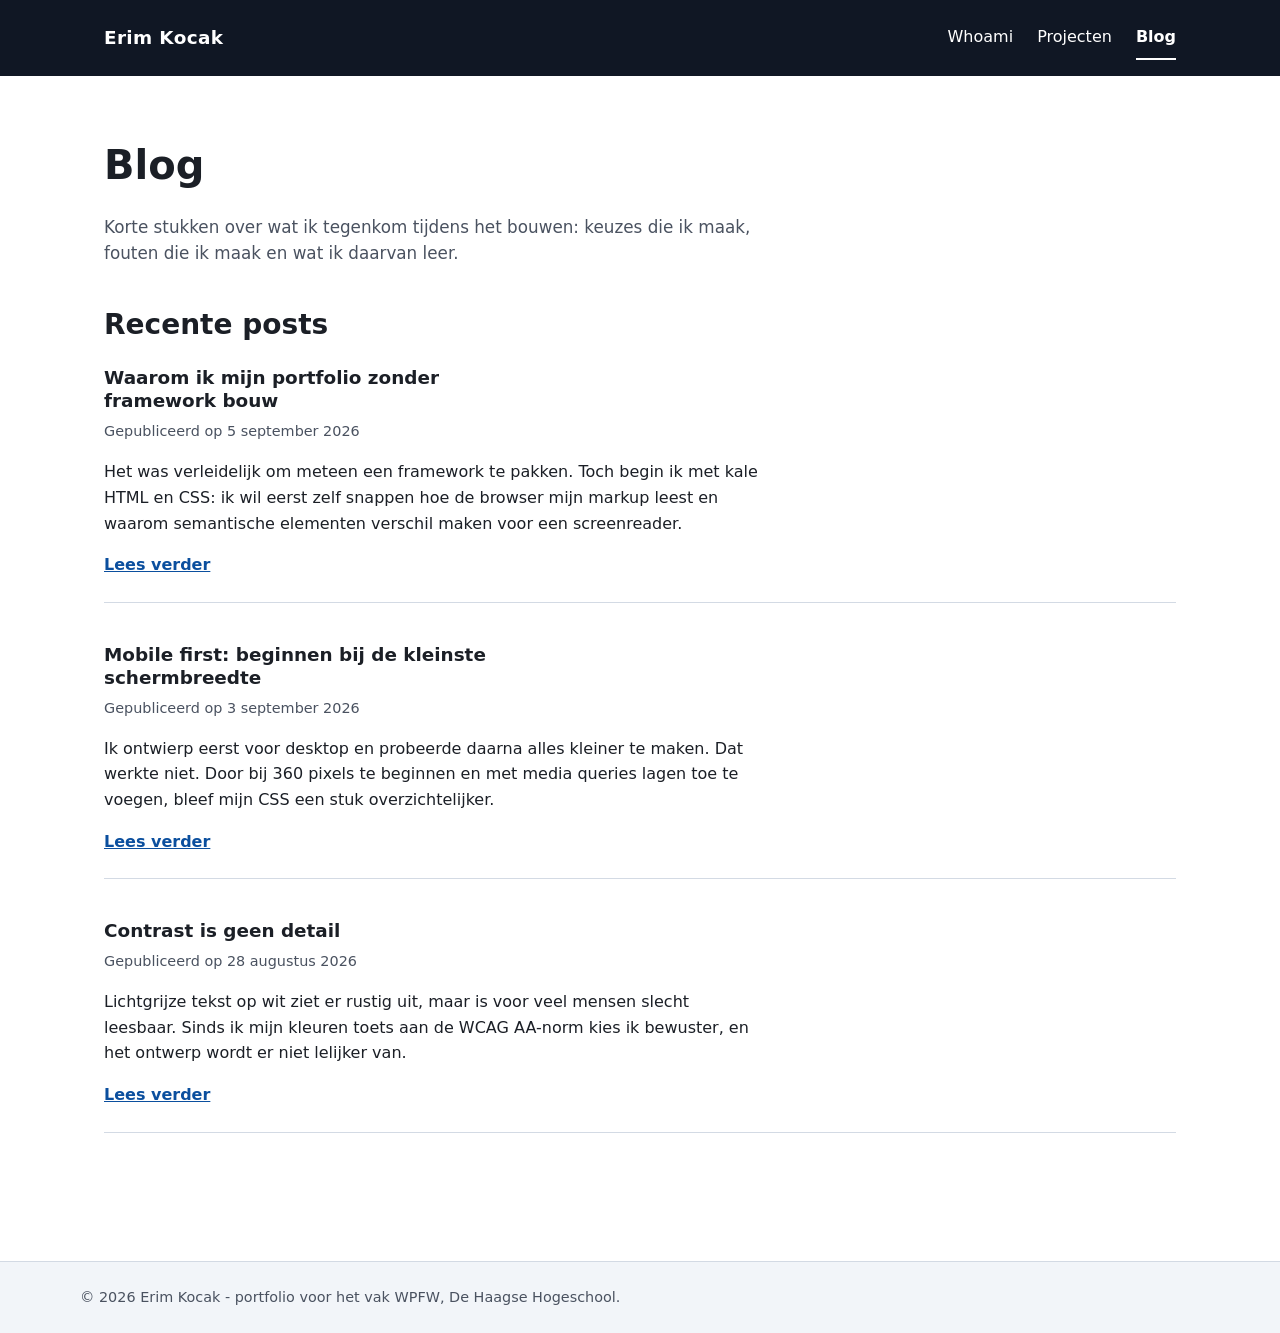
==== blog.html @ 8ff0f5e9 "Portfoliosite afgebouwd: whoami, projecten en blog met responsive CSS - index.html, projecten.html e" ====
<!DOCTYPE html>
<html lang="nl">
<head>
    <meta charset="UTF-8">
    <meta name="viewport" content="width=device-width, initial-scale=1.0">
    <title>Blog - Erim Kocak</title>
    <meta name="description" content="Blog van Erim Kocak over webontwikkeling, toegankelijkheid en wat ik leer tijdens mijn opleiding.">
    <link rel="stylesheet" href="css/style.css">
</head>
<body>
    <a class="skip-link" href="#hoofdinhoud">Direct naar de inhoud</a>

    <header class="site-header">
        <div class="site-header__inner">
            <p class="site-logo"><a href="index.html">Erim Kocak</a></p>

            <nav class="site-nav" aria-label="Hoofdnavigatie">
                <ul>
                    <li><a href="index.html">Whoami</a></li>
                    <li><a href="projecten.html">Projecten</a></li>
                    <li><a href="blog.html" aria-current="page">Blog</a></li>
                </ul>
            </nav>
        </div>
    </header>

    <main id="hoofdinhoud">
        <h1>Blog</h1>
        <p class="pagina-intro">
            Korte stukken over wat ik tegenkom tijdens het bouwen: keuzes die ik maak, fouten die ik
            maak en wat ik daarvan leer.
        </p>

        <section aria-labelledby="posts-titel">
            <h2 id="posts-titel">Recente posts</h2>

            <ul class="posts">
                <li>
                    <article class="post">
                        <h3>Waarom ik mijn portfolio zonder framework bouw</h3>
                        <p class="post__meta">
                            Gepubliceerd op <time datetime="2026-09-05">5 september 2026</time>
                        </p>
                        <p>
                            Het was verleidelijk om meteen een framework te pakken. Toch begin ik met kale
                            HTML en CSS: ik wil eerst zelf snappen hoe de browser mijn markup leest en
                            waarom semantische elementen verschil maken voor een screenreader.
                        </p>
                        <p><a class="post__link" href="#">Lees verder <span class="sr-only">over bouwen zonder framework</span></a></p>
                    </article>
                </li>

                <li>
                    <article class="post">
                        <h3>Mobile first: beginnen bij de kleinste schermbreedte</h3>
                        <p class="post__meta">
                            Gepubliceerd op <time datetime="2026-09-03">3 september 2026</time>
                        </p>
                        <p>
                            Ik ontwierp eerst voor desktop en probeerde daarna alles kleiner te maken. Dat
                            werkte niet. Door bij 360 pixels te beginnen en met media queries lagen toe te
                            voegen, bleef mijn CSS een stuk overzichtelijker.
                        </p>
                        <p><a class="post__link" href="#">Lees verder <span class="sr-only">over mobile first werken</span></a></p>
                    </article>
                </li>

                <li>
                    <article class="post">
                        <h3>Contrast is geen detail</h3>
                        <p class="post__meta">
                            Gepubliceerd op <time datetime="2026-08-28">28 augustus 2026</time>
                        </p>
                        <p>
                            Lichtgrijze tekst op wit ziet er rustig uit, maar is voor veel mensen slecht
                            leesbaar. Sinds ik mijn kleuren toets aan de WCAG AA-norm kies ik bewuster, en
                            het ontwerp wordt er niet lelijker van.
                        </p>
                        <p><a class="post__link" href="#">Lees verder <span class="sr-only">over contrast en WCAG</span></a></p>
                    </article>
                </li>
            </ul>
        </section>
    </main>

    <footer class="site-footer">
        <p>&copy; 2026 Erim Kocak - portfolio voor het vak WPFW, De Haagse Hogeschool.</p>
    </footer>
</body>
</html>
---- css/style.css ----
/* ==========================================================================
   Portfolio Erim Kocak - hoofdstylesheet
   Opbouw: 1 variabelen  2 reset  3 basis  4 header/nav  5 main  6 componenten
           7 footer  8 media queries (mobile first: 480px / 768px / 1024px)
   ========================================================================== */

/* 1. Variabelen ----------------------------------------------------------- */
:root {
    --kleur-tekst: #1b1f26;
    --kleur-tekst-zacht: #4a5260;
    --kleur-achtergrond: #ffffff;
    --kleur-vlak: #f2f5f9;
    --kleur-rand: #d3dae4;
    --kleur-accent: #0b4f9e;
    --kleur-accent-donker: #073a76;
    --kleur-donker: #101724;

    --lettertype: system-ui, -apple-system, "Segoe UI", Roboto, Helvetica, Arial, sans-serif;

    --ruimte-xs: 0.5rem;
    --ruimte-s: 1rem;
    --ruimte-m: 1.5rem;
    --ruimte-l: 2.5rem;
    --ruimte-xl: 4rem;

    --max-breedte: 70rem;
    --radius: 0.5rem;
}

/* 2. Reset ---------------------------------------------------------------- */
*,
*::before,
*::after {
    box-sizing: border-box;
}

body,
h1, h2, h3,
p,
ul,
figure {
    margin: 0;
    padding: 0;
}

ul {
    list-style: none;
}

img {
    display: block;
    max-width: 100%;
    height: auto;
}

/* 3. Basis ---------------------------------------------------------------- */
body {
    font-family: var(--lettertype);
    font-size: 1rem;
    line-height: 1.6;
    color: var(--kleur-tekst);
    background-color: var(--kleur-achtergrond);
    /* voorkomt horizontaal scrollen op smalle schermen */
    overflow-x: hidden;
}

h1, h2, h3 {
    line-height: 1.25;
    /* rustige, leesbare regellengte voor koppen */
    max-width: 30ch;
}

h1 {
    font-size: 2rem;
    margin-bottom: var(--ruimte-m);
}

h2 {
    font-size: 1.5rem;
    margin-bottom: var(--ruimte-s);
}

h3 {
    font-size: 1.15rem;
    margin-bottom: var(--ruimte-xs);
}

p {
    max-width: 65ch;
}

p + p {
    margin-top: var(--ruimte-s);
}

a {
    color: var(--kleur-accent);
}

a:hover {
    color: var(--kleur-accent-donker);
}

/* zichtbare focus voor toetsenbordgebruikers */
a:focus-visible {
    outline: 3px solid var(--kleur-accent);
    outline-offset: 3px;
    border-radius: 2px;
}

code {
    font-family: ui-monospace, "SFMono-Regular", Menlo, Consolas, monospace;
    font-size: 0.9em;
    background-color: var(--kleur-vlak);
    padding: 0.1em 0.3em;
    border-radius: 3px;
}

/* alleen voorleesbaar, niet zichtbaar */
.sr-only {
    position: absolute;
    width: 1px;
    height: 1px;
    padding: 0;
    margin: -1px;
    overflow: hidden;
    clip-path: inset(50%);
    white-space: nowrap;
}

/* springt naar de hoofdinhoud, wordt zichtbaar bij focus */
.skip-link {
    position: absolute;
    top: -3rem;
    left: var(--ruimte-s);
    z-index: 10;
    padding: var(--ruimte-xs) var(--ruimte-s);
    background-color: var(--kleur-accent);
    color: #ffffff;
    border-radius: 0 0 var(--radius) var(--radius);
    text-decoration: none;
}

.skip-link:focus {
    top: 0;
    color: #ffffff;
}

/* 4. Header en navigatie -------------------------------------------------- */
.site-header {
    background-color: var(--kleur-donker);
    color: #ffffff;
}

.site-header__inner {
    max-width: var(--max-breedte);
    margin: 0 auto;
    padding: var(--ruimte-s);
    display: flex;
    flex-direction: column;
    gap: var(--ruimte-s);
}

.site-logo {
    font-size: 1.15rem;
    font-weight: 700;
    letter-spacing: 0.02em;
}

.site-logo a {
    color: #ffffff;
    text-decoration: none;
}

.site-nav ul {
    display: flex;
    flex-wrap: wrap;
    gap: var(--ruimte-xs) var(--ruimte-m);
}

.site-nav a {
    display: inline-block;
    /* ruime aanraakzone op mobiel */
    padding: var(--ruimte-xs) 0;
    color: #ffffff;
    text-decoration: none;
    border-bottom: 2px solid transparent;
}

.site-nav a:hover {
    color: #ffffff;
    border-bottom-color: #ffffff;
}

.site-nav a:focus-visible {
    outline: 3px solid #ffffff;
    outline-offset: 3px;
}

/* markeert de pagina waar je nu bent */
.site-nav a[aria-current="page"] {
    font-weight: 700;
    border-bottom-color: #ffffff;
}

/* 5. Main ----------------------------------------------------------------- */
main {
    max-width: var(--max-breedte);
    margin: 0 auto;
    padding: var(--ruimte-l) var(--ruimte-s);
}

main section {
    margin-top: var(--ruimte-l);
}

.pagina-intro {
    color: var(--kleur-tekst-zacht);
    font-size: 1.05rem;
}

/* 6. Componenten ---------------------------------------------------------- */

/* intro met foto op de whoami-pagina */
.intro {
    display: flex;
    flex-direction: column;
    gap: var(--ruimte-m);
}

.intro__foto {
    width: 10rem;
    height: 10rem;
    border-radius: 50%;
    background-color: var(--kleur-vlak);
    border: 1px solid var(--kleur-rand);
}

/* kaartenraster: gebruikt voor vaardigheden en projecten */
.kaarten,
.posts {
    display: grid;
    gap: var(--ruimte-m);
    margin-top: var(--ruimte-m);
}

.kaart {
    height: 100%;
    padding: var(--ruimte-m);
    background-color: var(--kleur-vlak);
    border: 1px solid var(--kleur-rand);
    border-radius: var(--radius);
}

.kaart__link,
.post__link {
    font-weight: 600;
}

.technieken {
    display: flex;
    flex-wrap: wrap;
    gap: var(--ruimte-xs);
    margin-top: var(--ruimte-s);
}

.technieken li {
    padding: 0.15rem 0.6rem;
    font-size: 0.875rem;
    background-color: var(--kleur-achtergrond);
    border: 1px solid var(--kleur-rand);
    border-radius: 999px;
}

.post {
    padding-bottom: var(--ruimte-m);
    border-bottom: 1px solid var(--kleur-rand);
}

.post__meta {
    color: var(--kleur-tekst-zacht);
    font-size: 0.9rem;
    margin-bottom: var(--ruimte-xs);
}

/* 7. Footer --------------------------------------------------------------- */
.site-footer {
    margin-top: var(--ruimte-xl);
    padding: var(--ruimte-m) var(--ruimte-s);
    background-color: var(--kleur-vlak);
    border-top: 1px solid var(--kleur-rand);
}

.site-footer p {
    max-width: var(--max-breedte);
    margin: 0 auto;
    color: var(--kleur-tekst-zacht);
    font-size: 0.9rem;
}

/* 8. Media queries -------------------------------------------------------- */

/* tablet vanaf 768px: header naast elkaar, kaarten in twee kolommen */
@media (min-width: 48em) {
    h1 {
        font-size: 2.5rem;
    }

    h2 {
        font-size: 1.75rem;
    }

    .site-header__inner {
        flex-direction: row;
        align-items: center;
        justify-content: space-between;
        padding: var(--ruimte-s) var(--ruimte-m);
    }

    main {
        padding: var(--ruimte-xl) var(--ruimte-m);
    }

    .intro {
        flex-direction: row;
        align-items: flex-start;
        gap: var(--ruimte-l);
    }

    .intro__foto {
        flex-shrink: 0;
    }

    .kaarten {
        grid-template-columns: repeat(2, 1fr);
    }
}

/* desktop vanaf 1024px: drie kolommen en meer witruimte */
@media (min-width: 64em) {
    .kaarten {
        grid-template-columns: repeat(3, 1fr);
        gap: var(--ruimte-l);
    }

    .posts {
        gap: var(--ruimte-l);
    }
}

/* respecteert de systeeminstelling voor minder beweging */
@media (prefers-reduced-motion: reduce) {
    * {
        animation: none !important;
        transition: none !important;
    }
}
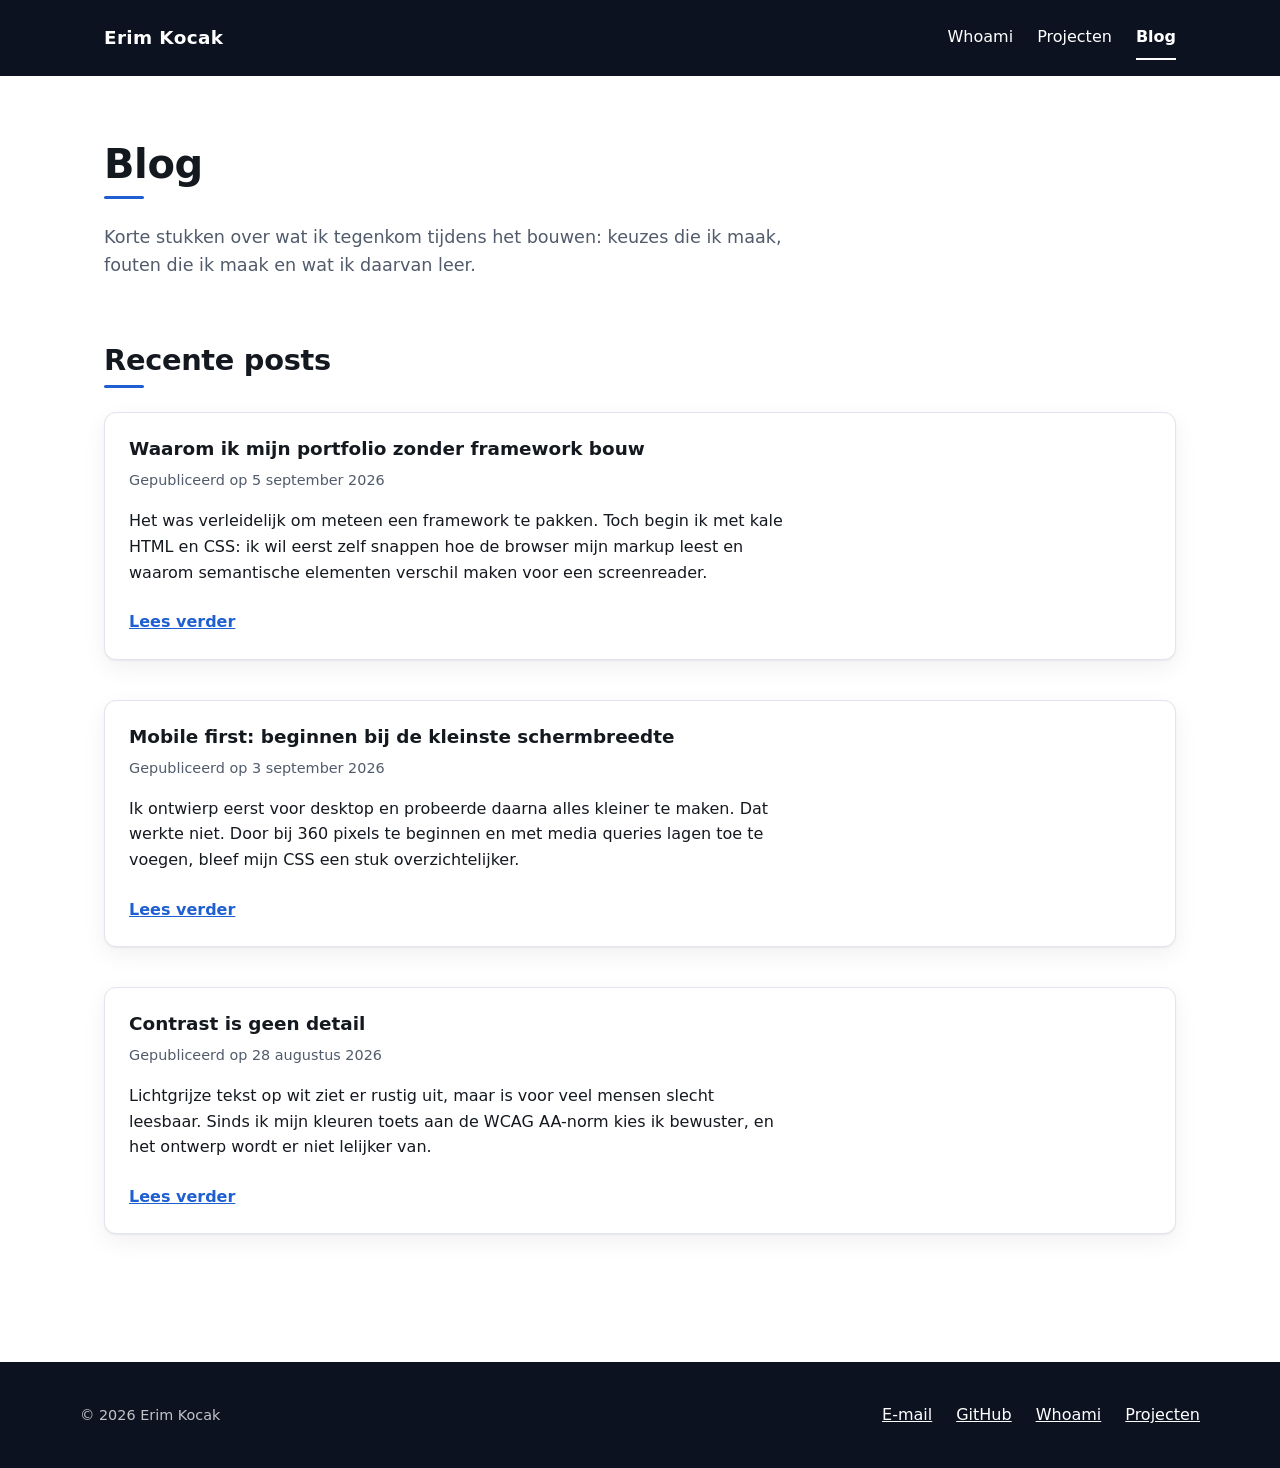
==== commit 2de82b35: "commit" ====
--- a/blog.html
+++ b/blog.html
@@ -25,14 +25,14 @@
     </header>
 
     <main id="hoofdinhoud">
-        <h1>Blog</h1>
+        <h1 class="kop-met-streep">Blog</h1>
         <p class="pagina-intro">
             Korte stukken over wat ik tegenkom tijdens het bouwen: keuzes die ik maak, fouten die ik
             maak en wat ik daarvan leer.
         </p>
 
         <section aria-labelledby="posts-titel">
-            <h2 id="posts-titel">Recente posts</h2>
+            <h2 id="posts-titel" class="kop-met-streep">Recente posts</h2>
 
             <ul class="posts">
                 <li>
@@ -84,7 +84,15 @@
     </main>
 
     <footer class="site-footer">
-        <p>&copy; 2026 Erim Kocak - portfolio voor het vak WPFW, De Haagse Hogeschool.</p>
+        <div class="site-footer__inner">
+            <p>&copy; 2026 Erim Kocak</p>
+            <nav class="site-footer__links" aria-label="Footer">
+                <a href="mailto:erimardakocak@gmail.com">E-mail</a>
+                <a href="https://github.com/erimk240">GitHub</a>
+                <a href="index.html">Whoami</a>
+                <a href="projecten.html">Projecten</a>
+            </nav>
+        </div>
     </footer>
 </body>
 </html>
--- a/css/style.css
+++ b/css/style.css
@@ -1,22 +1,28 @@
 /* ==========================================================================
    Portfolio Erim Kocak - hoofdstylesheet
-   Opbouw: 1 variabelen  2 reset  3 basis  4 header/nav  5 main  6 componenten
-           7 footer  8 media queries (mobile first: 480px / 768px / 1024px)
+   Opbouw: 1 variabelen  2 reset  3 basis  4 header/nav  5 hero  6 main
+           7 componenten  8 footer  9 media queries
+   Aanpak: mobile first (basis = smal scherm), extra lagen bij 48em en 64em.
    ========================================================================== */
 
 /* 1. Variabelen ----------------------------------------------------------- */
 :root {
-    --kleur-tekst: #1b1f26;
-    --kleur-tekst-zacht: #4a5260;
+    /* kleuren - getoetst op voldoende contrast (WCAG AA) */
+    --kleur-tekst: #14181f;
+    --kleur-tekst-zacht: #515b6b;
     --kleur-achtergrond: #ffffff;
-    --kleur-vlak: #f2f5f9;
-    --kleur-rand: #d3dae4;
-    --kleur-accent: #0b4f9e;
-    --kleur-accent-donker: #073a76;
-    --kleur-donker: #101724;
+    --kleur-vlak: #f4f6fb;
+    --kleur-rand: #e0e5ee;
+    --kleur-accent: #1f5fd0;
+    --kleur-accent-donker: #17469b;
+    --kleur-donker: #0d1220;
+
+    /* een zachte gradient voor de hero-achtergrond */
+    --hero-gradient: linear-gradient(135deg, #0d1220 0%, #16223d 55%, #1f2f52 100%);
 
     --lettertype: system-ui, -apple-system, "Segoe UI", Roboto, Helvetica, Arial, sans-serif;
 
+    /* ruimte-schaal: overal dezelfde stappen gebruiken geeft rust */
     --ruimte-xs: 0.5rem;
     --ruimte-s: 1rem;
     --ruimte-m: 1.5rem;
@@ -24,7 +30,8 @@
     --ruimte-xl: 4rem;
 
     --max-breedte: 70rem;
-    --radius: 0.5rem;
+    --radius: 0.75rem;
+    --schaduw: 0 1px 2px rgba(13, 18, 32, 0.06), 0 8px 24px rgba(13, 18, 32, 0.06);
 }
 
 /* 2. Reset ---------------------------------------------------------------- */
@@ -53,7 +60,7 @@
     height: auto;
 }
 
-/* 3. Basis ---------------------------------------------------------------- */
+/* 3. Basis -------------------------------------------------------------- */
 body {
     font-family: var(--lettertype);
     font-size: 1rem;
@@ -64,14 +71,19 @@
     overflow-x: hidden;
 }
 
-h1, h2, h3 {
-    line-height: 1.25;
-    /* rustige, leesbare regellengte voor koppen */
-    max-width: 30ch;
+h1, h2 {
+    line-height: 1.2;
+    /* rustige, leesbare regellengte voor grote koppen */
+    max-width: 26ch;
+    letter-spacing: -0.01em;
+}
+
+h3 {
+    line-height: 1.3;
 }
 
 h1 {
-    font-size: 2rem;
+    font-size: 2.1rem;
     margin-bottom: var(--ruimte-m);
 }
 
@@ -102,7 +114,8 @@
 }
 
 /* zichtbare focus voor toetsenbordgebruikers */
-a:focus-visible {
+a:focus-visible,
+button:focus-visible {
     outline: 3px solid var(--kleur-accent);
     outline-offset: 3px;
     border-radius: 2px;
@@ -114,6 +127,17 @@
     background-color: var(--kleur-vlak);
     padding: 0.1em 0.3em;
     border-radius: 3px;
+}
+
+/* een kleine accentstreep onder een kop */
+.kop-met-streep::after {
+    content: "";
+    display: block;
+    width: 2.5rem;
+    height: 3px;
+    margin-top: var(--ruimte-xs);
+    background-color: var(--kleur-accent);
+    border-radius: 999px;
 }
 
 /* alleen voorleesbaar, niet zichtbaar */
@@ -146,7 +170,7 @@
     color: #ffffff;
 }
 
-/* 4. Header en navigatie -------------------------------------------------- */
+/* 4. Header en navigatie ---------------------------------------------- */
 .site-header {
     background-color: var(--kleur-donker);
     color: #ffffff;
@@ -203,7 +227,98 @@
     border-bottom-color: #ffffff;
 }
 
-/* 5. Main ----------------------------------------------------------------- */
+/* 5. Hero (volle breedte, alleen op de whoami-pagina) --------------- */
+.hero {
+    background-image: var(--hero-gradient);
+    color: #ffffff;
+}
+
+.hero__inner {
+    max-width: var(--max-breedte);
+    margin: 0 auto;
+    padding: var(--ruimte-xl) var(--ruimte-s);
+    display: flex;
+    flex-direction: column;
+    gap: var(--ruimte-l);
+    /* standaard 'stretch': tekstblok vult de volle breedte, dus regels breken netjes af */
+}
+
+.hero__foto {
+    width: 9rem;
+    height: 9rem;
+    border-radius: 50%;
+    object-fit: cover;
+    /* dubbele rand: accent-ring met wat lucht ertussen */
+    border: 3px solid rgba(255, 255, 255, 0.15);
+    outline: 2px solid var(--kleur-accent);
+    outline-offset: 3px;
+}
+
+.hero h1 {
+    font-size: 2.4rem;
+    margin-bottom: var(--ruimte-s);
+}
+
+.hero__tekst p {
+    color: rgba(255, 255, 255, 0.82);
+    font-size: 1.1rem;
+}
+
+.hero__rol {
+    display: inline-block;
+    margin-bottom: var(--ruimte-s);
+    padding: 0.2rem 0.7rem;
+    font-size: 0.85rem;
+    font-weight: 600;
+    letter-spacing: 0.03em;
+    text-transform: uppercase;
+    color: #cfe0ff;
+    background-color: rgba(31, 95, 208, 0.25);
+    border: 1px solid rgba(120, 165, 255, 0.4);
+    border-radius: 999px;
+}
+
+/* knoppenrij onder de hero-tekst */
+.knoppen {
+    display: flex;
+    flex-wrap: wrap;
+    gap: var(--ruimte-s);
+    margin-top: var(--ruimte-m);
+}
+
+.knop {
+    display: inline-block;
+    padding: 0.7rem 1.3rem;
+    font-weight: 600;
+    text-decoration: none;
+    border-radius: var(--radius);
+    border: 2px solid transparent;
+    transition: transform 0.15s ease, background-color 0.15s ease;
+}
+
+.knop--primair {
+    background-color: var(--kleur-accent);
+    color: #ffffff;
+}
+
+.knop--primair:hover {
+    background-color: #3b78e0;
+    color: #ffffff;
+    transform: translateY(-2px);
+}
+
+.knop--secundair {
+    border-color: rgba(255, 255, 255, 0.4);
+    color: #ffffff;
+}
+
+.knop--secundair:hover {
+    color: #ffffff;
+    background-color: rgba(255, 255, 255, 0.1);
+    transform: translateY(-2px);
+}
+
+/* 6. Main ------------------------------------------------------------- */
 main {
     max-width: var(--max-breedte);
     margin: 0 auto;
@@ -211,32 +326,21 @@
 }
 
 main section {
-    margin-top: var(--ruimte-l);
+    margin-top: var(--ruimte-xl);
+}
+
+main section:first-child {
+    margin-top: 0;
 }
 
 .pagina-intro {
     color: var(--kleur-tekst-zacht);
-    font-size: 1.05rem;
-}
-
-/* 6. Componenten ---------------------------------------------------------- */
-
-/* intro met foto op de whoami-pagina */
-.intro {
-    display: flex;
-    flex-direction: column;
-    gap: var(--ruimte-m);
-}
-
-.intro__foto {
-    width: 10rem;
-    height: 10rem;
-    border-radius: 50%;
-    background-color: var(--kleur-vlak);
-    border: 1px solid var(--kleur-rand);
-}
-
-/* kaartenraster: gebruikt voor vaardigheden en projecten */
+    font-size: 1.1rem;
+}
+
+/* 7. Componenten ---------------------------------------------------- */
+
+/* kaartenraster: gebruikt voor vaardigheden, projecten en blogposts */
 .kaarten,
 .posts {
     display: grid;
@@ -247,34 +351,100 @@
 .kaart {
     height: 100%;
     padding: var(--ruimte-m);
+    background-color: var(--kleur-achtergrond);
+    border: 1px solid var(--kleur-rand);
+    border-radius: var(--radius);
+    box-shadow: var(--schaduw);
+    /* accentstreep bovenaan de kaart */
+    border-top: 3px solid var(--kleur-accent);
+    transition: transform 0.15s ease, box-shadow 0.15s ease;
+}
+
+/* alleen kaarten met een link krijgen een hover-effect */
+.kaart:hover {
+    transform: translateY(-4px);
+    box-shadow: 0 2px 4px rgba(13, 18, 32, 0.08), 0 16px 32px rgba(13, 18, 32, 0.1);
+}
+
+.kaart__icoon {
+    font-size: 1.6rem;
+    line-height: 1;
+    margin-bottom: var(--ruimte-xs);
+}
+
+.kaart__link,
+.post__link {
+    display: inline-block;
+    margin-top: var(--ruimte-xs);
+    font-weight: 600;
+}
+
+/* rijtje met gebruikte technieken (pills) */
+.technieken {
+    display: flex;
+    flex-wrap: wrap;
+    gap: var(--ruimte-xs);
+    margin-top: var(--ruimte-s);
+}
+
+.technieken li {
+    padding: 0.15rem 0.6rem;
+    font-size: 0.875rem;
+    color: var(--kleur-accent-donker);
+    background-color: var(--kleur-vlak);
+    border: 1px solid var(--kleur-rand);
+    border-radius: 999px;
+}
+
+/* korte feiten-rij op de whoami-pagina */
+.feiten {
+    display: grid;
+    gap: var(--ruimte-s);
+    margin-top: var(--ruimte-m);
+}
+
+.feit {
+    padding: var(--ruimte-m);
     background-color: var(--kleur-vlak);
     border: 1px solid var(--kleur-rand);
     border-radius: var(--radius);
 }
 
-.kaart__link,
-.post__link {
+.feit dt {
+    font-size: 0.85rem;
+    text-transform: uppercase;
+    letter-spacing: 0.03em;
+    color: var(--kleur-tekst-zacht);
+}
+
+.feit dd {
+    margin: 0;
+    font-size: 1.05rem;
     font-weight: 600;
 }
 
-.technieken {
-    display: flex;
-    flex-wrap: wrap;
-    gap: var(--ruimte-xs);
-    margin-top: var(--ruimte-s);
-}
-
-.technieken li {
-    padding: 0.15rem 0.6rem;
-    font-size: 0.875rem;
+/* blokje "waar ik nu mee bezig ben" */
+.nu {
+    padding: var(--ruimte-m);
+    background-color: var(--kleur-vlak);
+    border: 1px solid var(--kleur-rand);
+    border-left: 4px solid var(--kleur-accent);
+    border-radius: var(--radius);
+}
+
+/* blogpost in de lijst */
+.post {
+    padding: var(--ruimte-m);
     background-color: var(--kleur-achtergrond);
     border: 1px solid var(--kleur-rand);
-    border-radius: 999px;
-}
-
-.post {
-    padding-bottom: var(--ruimte-m);
-    border-bottom: 1px solid var(--kleur-rand);
+    border-radius: var(--radius);
+    box-shadow: var(--schaduw);
+    transition: transform 0.15s ease, box-shadow 0.15s ease;
+}
+
+.post:hover {
+    transform: translateY(-4px);
+    box-shadow: 0 2px 4px rgba(13, 18, 32, 0.08), 0 16px 32px rgba(13, 18, 32, 0.1);
 }
 
 .post__meta {
@@ -283,31 +453,71 @@
     margin-bottom: var(--ruimte-xs);
 }
 
-/* 7. Footer --------------------------------------------------------------- */
+/* smalle oproep onderaan een pagina */
+.cta {
+    margin-top: var(--ruimte-xl);
+    padding: var(--ruimte-l);
+    text-align: center;
+    background-image: var(--hero-gradient);
+    color: #ffffff;
+    border-radius: var(--radius);
+}
+
+.cta h2 {
+    margin-left: auto;
+    margin-right: auto;
+}
+
+.cta p {
+    margin-left: auto;
+    margin-right: auto;
+    color: rgba(255, 255, 255, 0.82);
+}
+
+.cta .knoppen {
+    justify-content: center;
+}
+
+/* 8. Footer -------------------------------------------------------- */
 .site-footer {
     margin-top: var(--ruimte-xl);
-    padding: var(--ruimte-m) var(--ruimte-s);
-    background-color: var(--kleur-vlak);
-    border-top: 1px solid var(--kleur-rand);
-}
-
-.site-footer p {
+    padding: var(--ruimte-l) var(--ruimte-s);
+    background-color: var(--kleur-donker);
+    color: rgba(255, 255, 255, 0.75);
+}
+
+.site-footer__inner {
     max-width: var(--max-breedte);
     margin: 0 auto;
-    color: var(--kleur-tekst-zacht);
+    display: flex;
+    flex-direction: column;
+    gap: var(--ruimte-s);
+}
+
+.site-footer a {
+    color: #ffffff;
+}
+
+.site-footer__links {
+    display: flex;
+    flex-wrap: wrap;
+    gap: var(--ruimte-s) var(--ruimte-m);
+}
+
+.site-footer p {
     font-size: 0.9rem;
 }
 
-/* 8. Media queries -------------------------------------------------------- */
-
-/* tablet vanaf 768px: header naast elkaar, kaarten in twee kolommen */
+/* 9. Media queries ----------------------------------------------- */
+
+/* tablet vanaf 768px */
 @media (min-width: 48em) {
     h1 {
         font-size: 2.5rem;
     }
 
     h2 {
-        font-size: 1.75rem;
+        font-size: 1.8rem;
     }
 
     .site-header__inner {
@@ -321,18 +531,37 @@
         padding: var(--ruimte-xl) var(--ruimte-m);
     }
 
-    .intro {
-        flex-direction: row;
-        align-items: flex-start;
-        gap: var(--ruimte-l);
-    }
-
-    .intro__foto {
+    /* hero: tekst links, foto rechts */
+    .hero__inner {
+        flex-direction: row-reverse;
+        align-items: center;
+        justify-content: space-between;
+        gap: var(--ruimte-xl);
+        padding: var(--ruimte-xl) var(--ruimte-m);
+    }
+
+    .hero__foto {
+        width: 13rem;
+        height: 13rem;
         flex-shrink: 0;
+    }
+
+    .hero h1 {
+        font-size: 3rem;
     }
 
     .kaarten {
         grid-template-columns: repeat(2, 1fr);
+    }
+
+    .feiten {
+        grid-template-columns: repeat(3, 1fr);
+    }
+
+    .site-footer__inner {
+        flex-direction: row;
+        align-items: center;
+        justify-content: space-between;
     }
 }
 
@@ -346,6 +575,11 @@
     .posts {
         gap: var(--ruimte-l);
     }
+
+    .hero__foto {
+        width: 15rem;
+        height: 15rem;
+    }
 }
 
 /* respecteert de systeeminstelling voor minder beweging */
